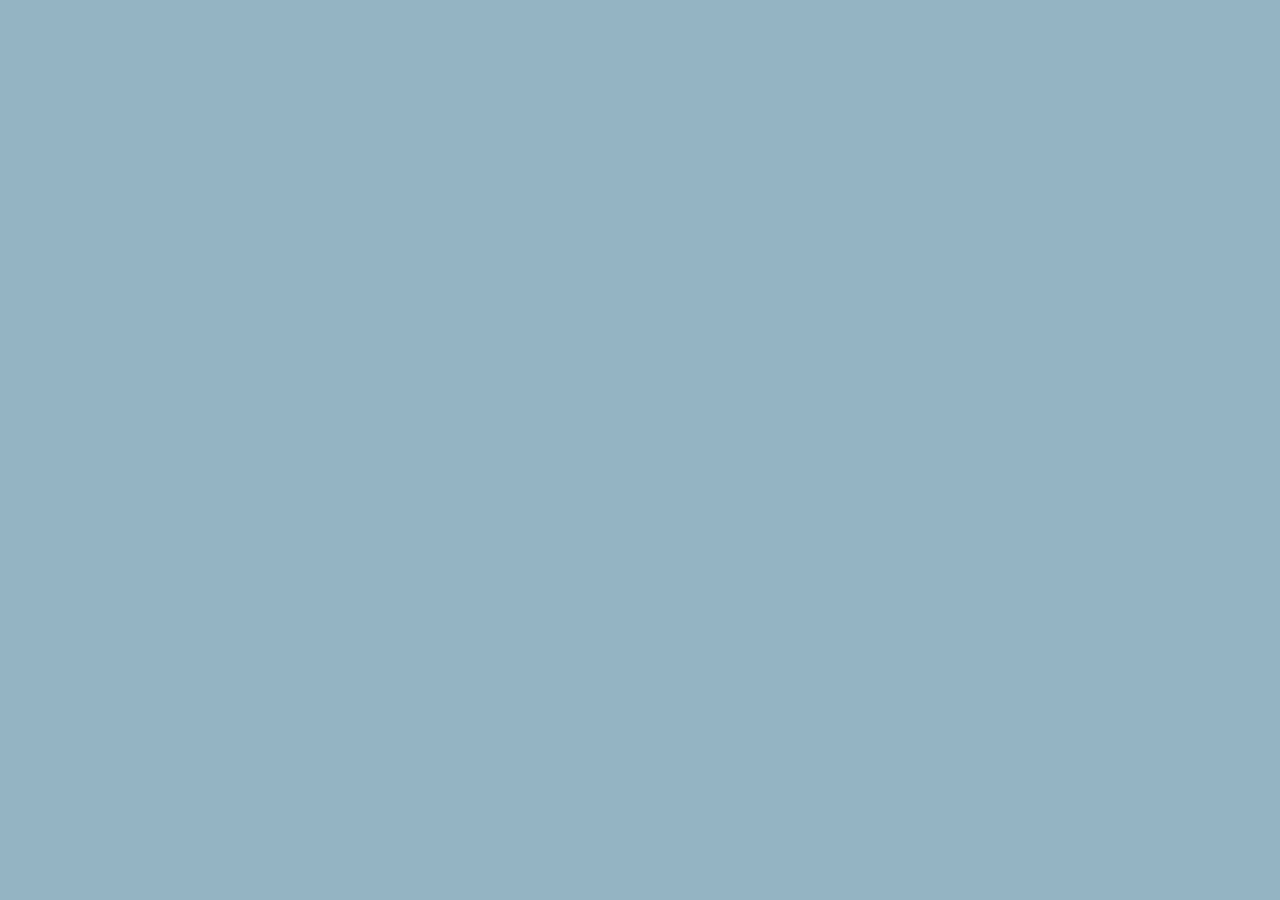
==== gallery.html @ 4d8d7b59 "Start to add lightgallery" ====
<!DOCTYPE html>
<html lang="en">
<head>
    <meta charset="UTF-8">
    <meta name="viewport" content="width=device-width, initial-scale=1.0">
    <title>Vuurens Design Build</title>
    <link rel="stylesheet" href="styles.css">
    <link rel="apple-touch-icon" sizes="180x180" href="apple-touch-icon.png">
    <link rel="icon" type="image/png" sizes="32x32" href="favicon-32x32.png">
    <link rel="icon" type="image/png" sizes="16x16" href="favicon-16x16.png">
    <link rel="preconnect" href="https://fonts.googleapis.com">
    <link rel="preconnect" href="https://fonts.gstatic.com" crossorigin>
    <script src="/lightgallery/picturefill.min.js"></script>
    <link href="https://fonts.googleapis.com/css2?family=DM+Serif+Display:ital@0;1&display=swap" rel="stylesheet">
    <link rel="manifest" href="/site.webmanifest">
    <script src="/images/images-list.js"></script>
</head>
<body>
    <div class="demo-gallery"></div>
    <script src="https://ajax.googleapis.com/ajax/libs/jquery/3.3.1/jquery.min.js"></script>
    <script src="/gallery.js"></script>
    <script src="/lightgallery/picturefill.min.js"></script>
    <script src="/lightgallery/lightgallery.js"></script>
    <script src="/lightgallery/lg-paper.js"></script>
    <script src="/lightgallery/lg-autoplay.js"></script>
    <script src="/lightgallery/lg-fullscreen.js"></script>
    <script src="/lightgallery/lg-zoom.js"></script>
    <script src="/lightgallery/lg-hash.js"></script>
    <script src="/lightgallery/lg-share.js"></script>
    <script>
        lightGallery(document.getElementById('lightgallery'));
    </script>
    <script src="https://cdnjs.cloudflare.com/ajax/libs/popper.js/1.14.3/umd/popper.min.js" integrity="sha384-ZMP7rVo3mIykV+2+9J3UJ46jBk0WLaUAdn689aCwoqbBJiSnjAK/l8WvCWPIPm49" crossorigin="anonymous"></script>
    <script src="https://stackpath.bootstrapcdn.com/bootstrap/4.1.3/js/bootstrap.min.js" integrity="sha384-ChfqqxuZUCnJSK3+MXmPNIyE6ZbWh2IMqE241rYiqJxyMiZ6OW/JmZQ5stwEULTy" crossorigin="anonymous"></script>
    <script src="/object-watch.js"></script>
</body>
</html>
---- styles.css ----
:root {
    /* Color Palette */
    --main-blue: #336EB1;
    --black: #000000;
    --white: #FFFFFF;
    --dark-blue: #23417A;
    --darker-blue: #131342;
    --blue-gray: #526586;
    --light-blue: #94B3C2;
}

.navbar {
    position: sticky;
    top: 0;
    box-shadow: 0 1px 8px var(--black);
    z-index: 9;
}

nav {
    background-color: var(--main-blue);
}

body {
    background-color: var(--light-blue);
    color: var(--darker-blue);
    font-family: "DM Serif Display", serif;
    font-weight: 400;
    font-size: 1.3rem;
}

ul {
    li {
        .nav-link {
            color: var(--white);
            font-size: 1.75rem;
            margin-right: 2rem;
        }
        
        .active {
            color: var(--darker-blue) !important;
            text-decoration: underline;
        }
    }
}

.card {
    background-color: var(--light-blue);
    /* color: var(--darker-blue); */
    padding: 0.75rem 5rem;
    border: none;
    border-bottom: 2px solid var(--dark-blue);
    border-radius: 0;
    h1 {
        text-align: center;
        font-size: 2.25rem;
        color: var(--darker-blue);
    }

    padding-top: 100px;
    margin-top: -100px;
    -webkit-background-clip: content-box;
    background-clip: content-box;
}

footer {
    background-color: var(--main-blue);
    width: 100%;
}

ul#offered-services li {
    list-style-type: none;
}
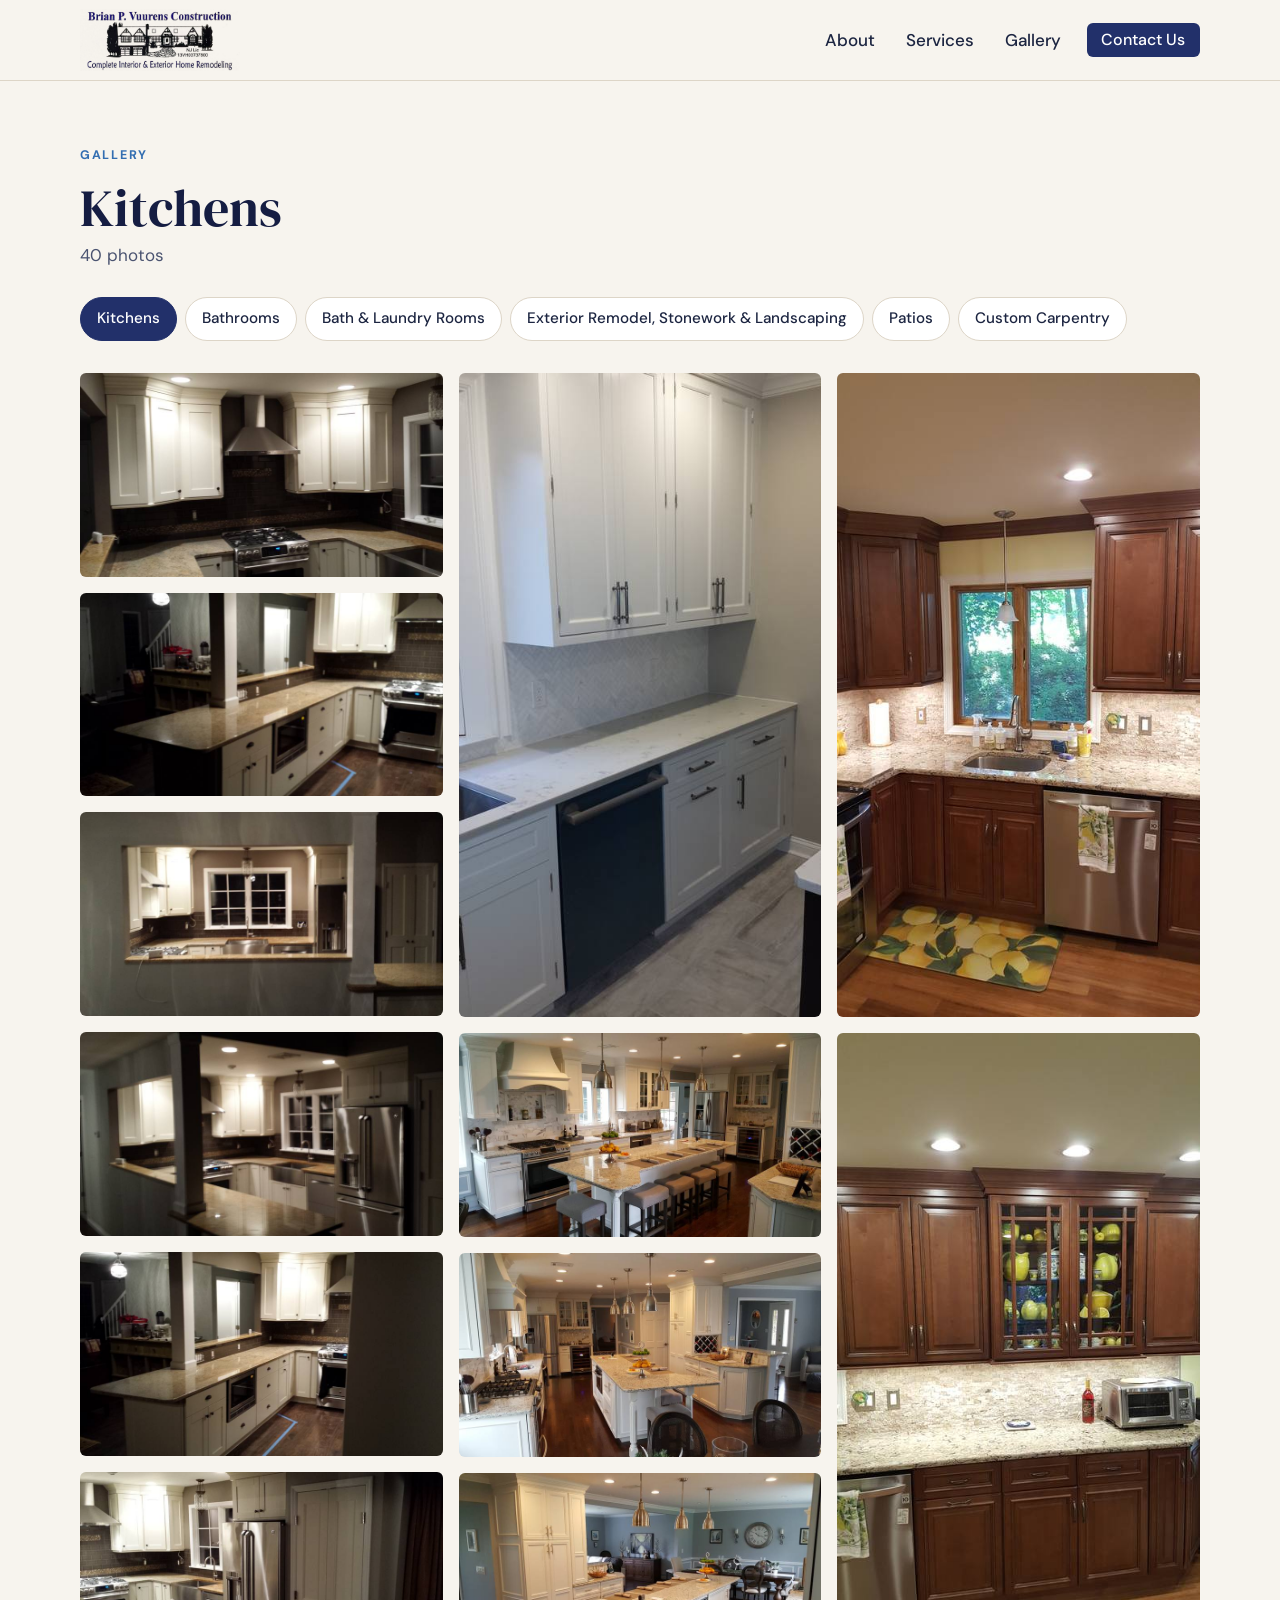
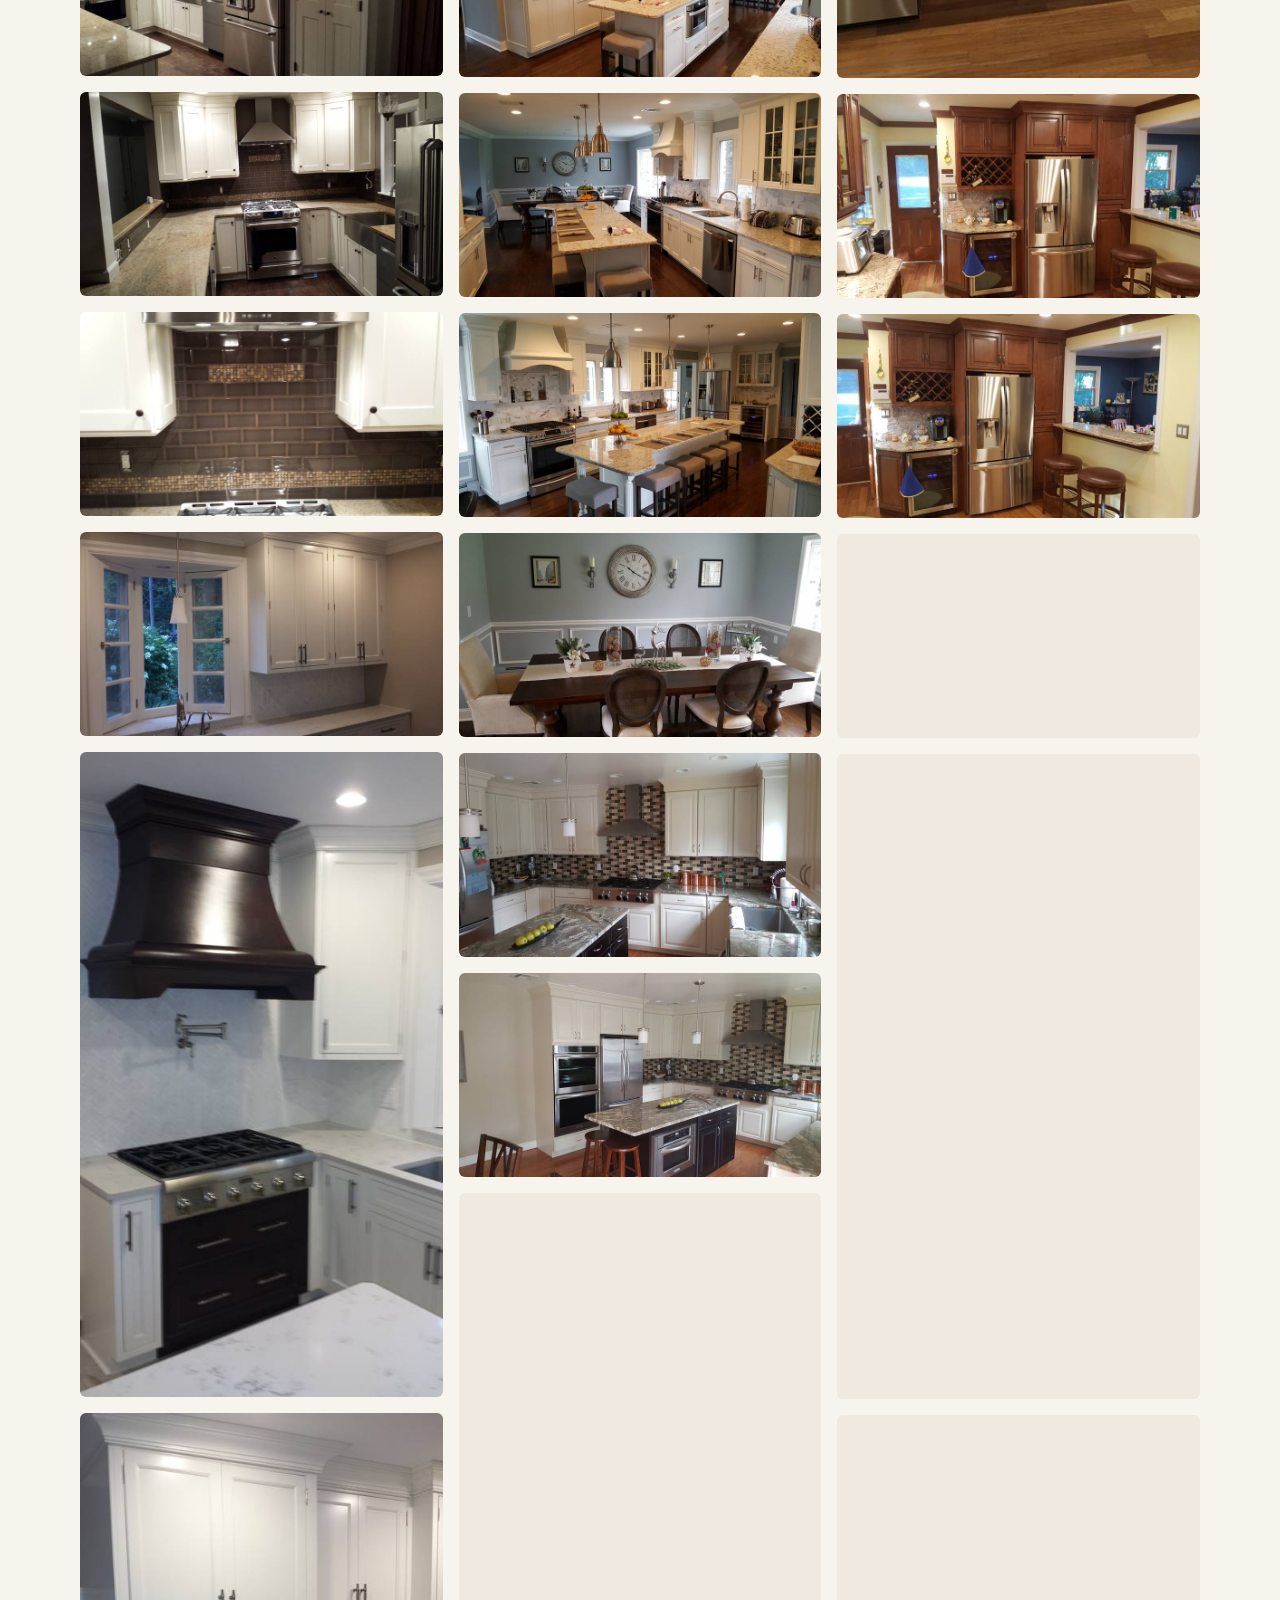
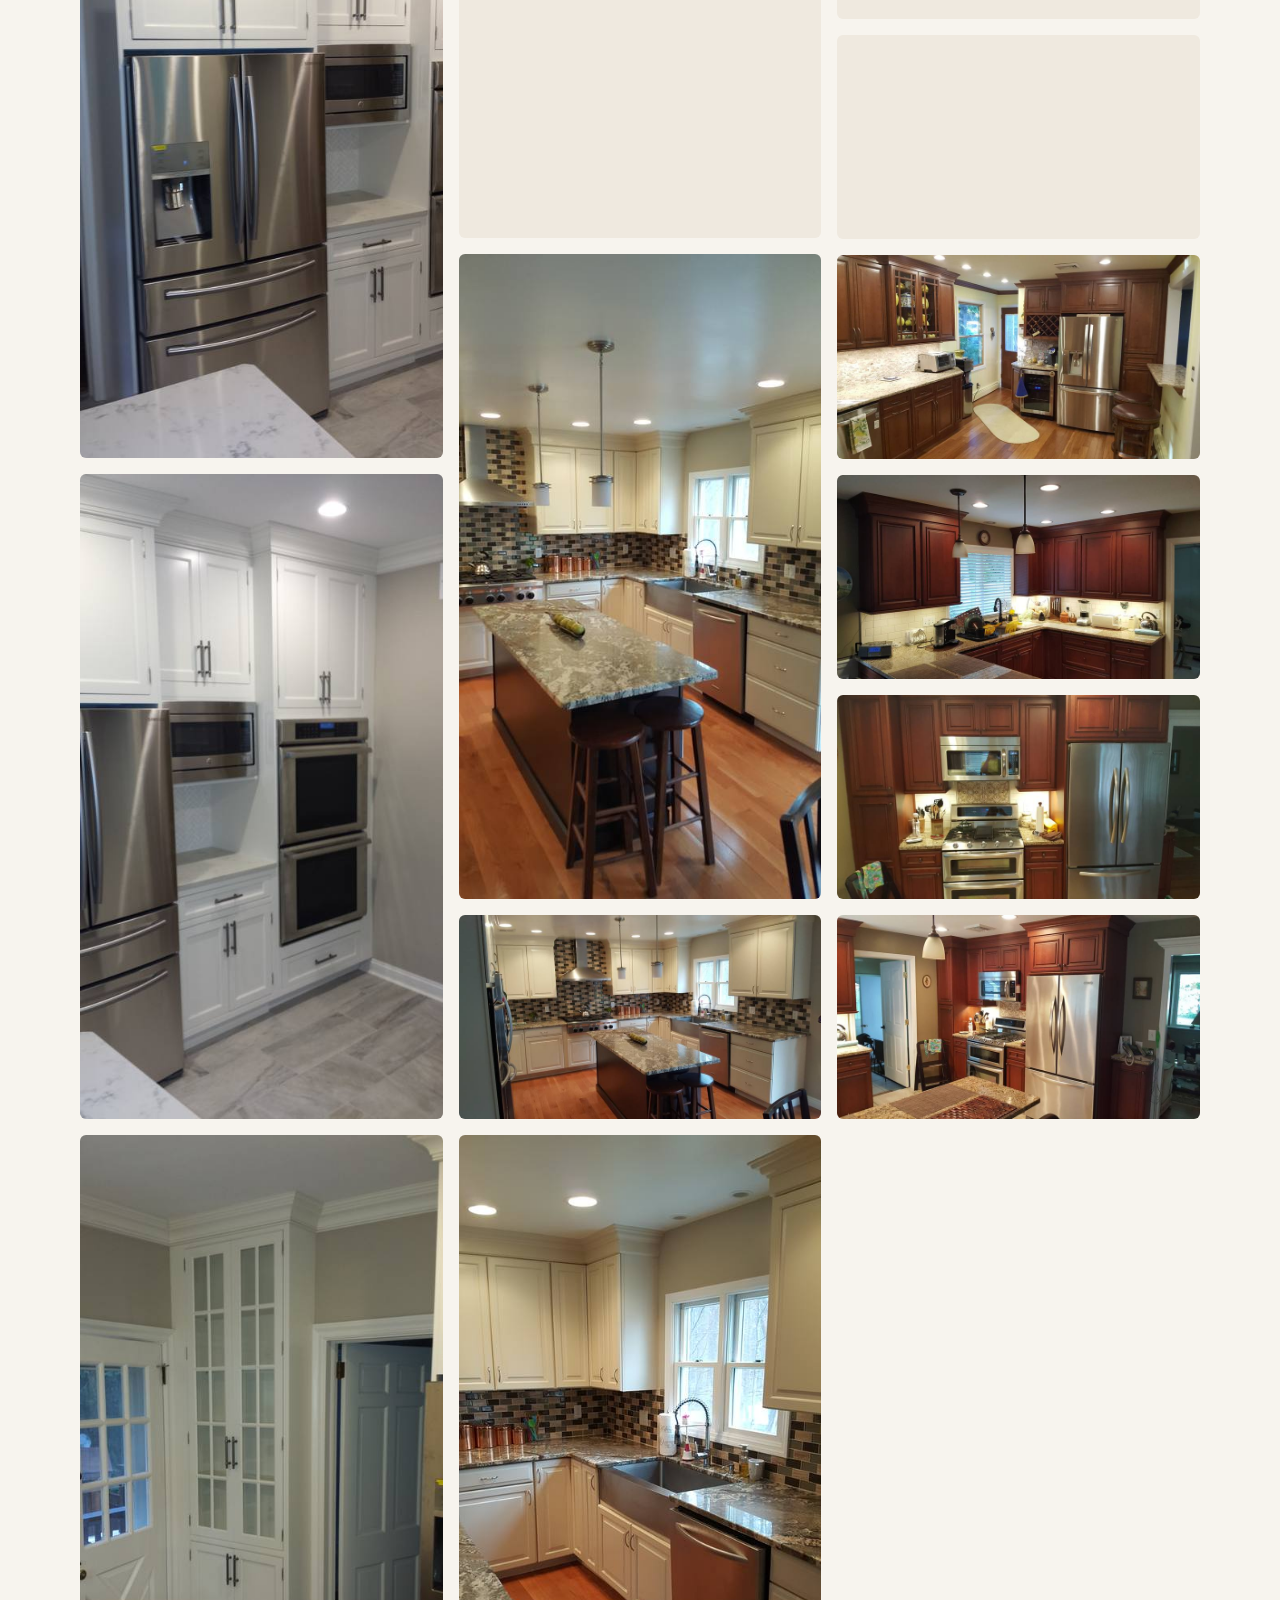
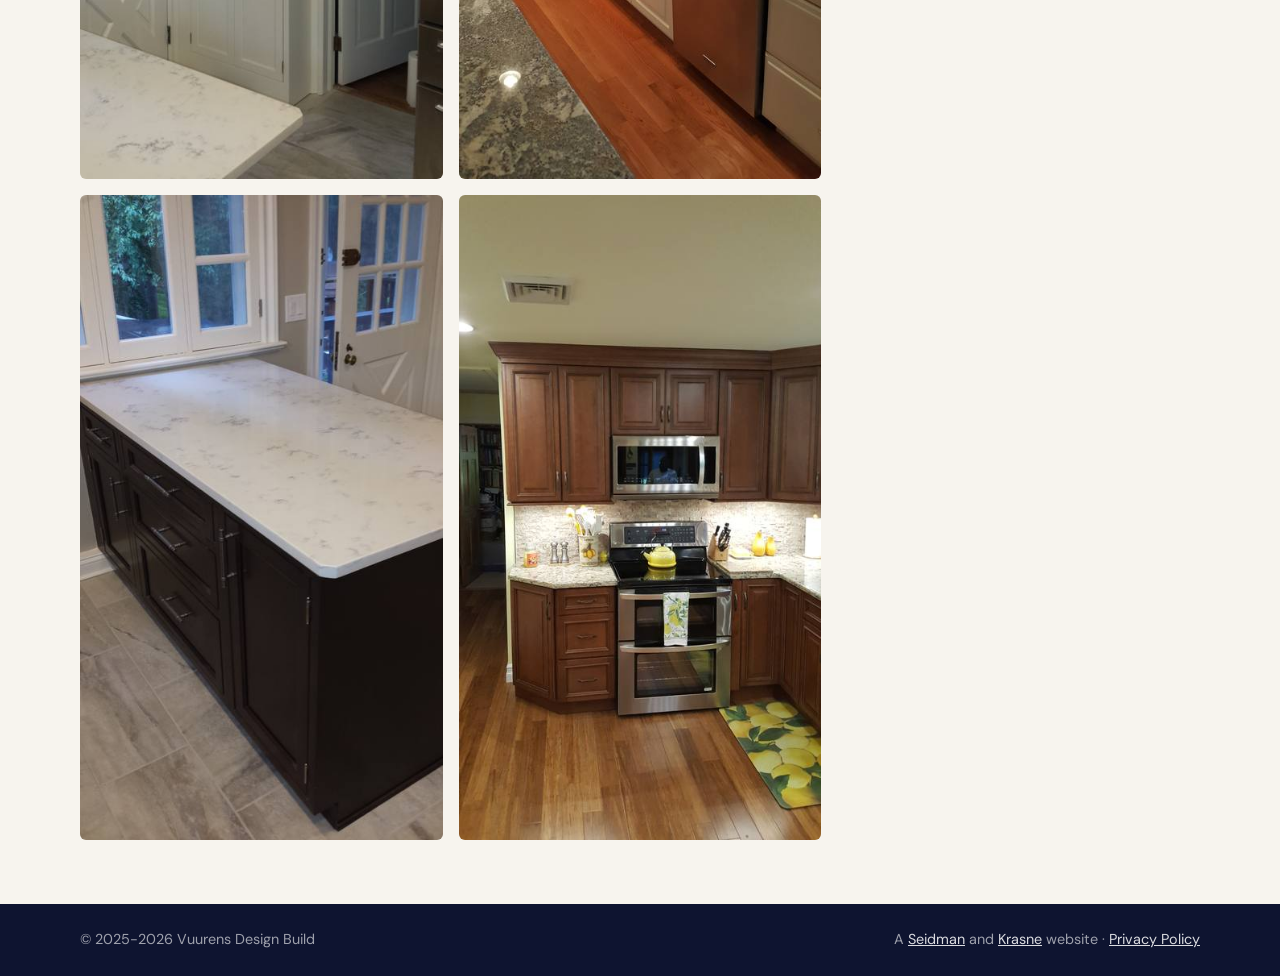
==== commit e6db2d7a: "Finish site" ====
--- a/gallery.html
+++ b/gallery.html
@@ -1,37 +1,77 @@
 <!DOCTYPE html>
 <html lang="en">
 <head>
-    <meta charset="UTF-8">
-    <meta name="viewport" content="width=device-width, initial-scale=1.0">
-    <title>Vuurens Design Build</title>
-    <link rel="stylesheet" href="styles.css">
-    <link rel="apple-touch-icon" sizes="180x180" href="apple-touch-icon.png">
-    <link rel="icon" type="image/png" sizes="32x32" href="favicon-32x32.png">
-    <link rel="icon" type="image/png" sizes="16x16" href="favicon-16x16.png">
-    <link rel="preconnect" href="https://fonts.googleapis.com">
-    <link rel="preconnect" href="https://fonts.gstatic.com" crossorigin>
-    <script src="/lightgallery/picturefill.min.js"></script>
-    <link href="https://fonts.googleapis.com/css2?family=DM+Serif+Display:ital@0;1&display=swap" rel="stylesheet">
-    <link rel="manifest" href="/site.webmanifest">
-    <script src="/images/images-list.js"></script>
+  <meta charset="UTF-8">
+  <meta name="viewport" content="width=device-width, initial-scale=1.0">
+  <title>Gallery | Vuurens Design Build</title>
+  <meta name="theme-color" content="#f7f4ee">
+  <link rel="apple-touch-icon" sizes="180x180" href="/apple-touch-icon.png">
+  <link rel="icon" type="image/png" sizes="32x32" href="/favicon-32x32.png">
+  <link rel="icon" type="image/png" sizes="16x16" href="/favicon-16x16.png">
+  <link rel="manifest" href="/site.webmanifest">
+  <link rel="preconnect" href="https://fonts.googleapis.com">
+  <link rel="preconnect" href="https://fonts.gstatic.com" crossorigin>
+  <link href="https://fonts.googleapis.com/css2?family=DM+Sans:opsz,wght@9..40,400;9..40,500;9..40,600;9..40,700&family=DM+Serif+Display&display=swap" rel="stylesheet">
+  <link rel="stylesheet" href="styles.css">
 </head>
 <body>
-    <div class="demo-gallery"></div>
-    <script src="https://ajax.googleapis.com/ajax/libs/jquery/3.3.1/jquery.min.js"></script>
-    <script src="/gallery.js"></script>
-    <script src="/lightgallery/picturefill.min.js"></script>
-    <script src="/lightgallery/lightgallery.js"></script>
-    <script src="/lightgallery/lg-paper.js"></script>
-    <script src="/lightgallery/lg-autoplay.js"></script>
-    <script src="/lightgallery/lg-fullscreen.js"></script>
-    <script src="/lightgallery/lg-zoom.js"></script>
-    <script src="/lightgallery/lg-hash.js"></script>
-    <script src="/lightgallery/lg-share.js"></script>
-    <script>
-        lightGallery(document.getElementById('lightgallery'));
-    </script>
-    <script src="https://cdnjs.cloudflare.com/ajax/libs/popper.js/1.14.3/umd/popper.min.js" integrity="sha384-ZMP7rVo3mIykV+2+9J3UJ46jBk0WLaUAdn689aCwoqbBJiSnjAK/l8WvCWPIPm49" crossorigin="anonymous"></script>
-    <script src="https://stackpath.bootstrapcdn.com/bootstrap/4.1.3/js/bootstrap.min.js" integrity="sha384-ChfqqxuZUCnJSK3+MXmPNIyE6ZbWh2IMqE241rYiqJxyMiZ6OW/JmZQ5stwEULTy" crossorigin="anonymous"></script>
-    <script src="/object-watch.js"></script>
+  <header class="site-header">
+    <div class="wrap">
+      <a class="brand" href="index.html" aria-label="Brian P. Vuurens Construction, home">
+        <img src="logo.png" alt="Brian P. Vuurens Construction" width="1696" height="656">
+      </a>
+      <button class="nav-toggle" type="button" aria-label="Menu" aria-expanded="false" aria-controls="site-nav">
+        <svg class="icon-open" viewBox="0 0 24 24" fill="none" stroke="currentColor" stroke-width="2" stroke-linecap="round"><path d="M4 7h16M4 12h16M4 17h16"/></svg>
+        <svg class="icon-close" viewBox="0 0 24 24" fill="none" stroke="currentColor" stroke-width="2" stroke-linecap="round"><path d="M6 6l12 12M18 6L6 18"/></svg>
+      </button>
+      <nav class="site-nav" id="site-nav">
+        <ul>
+          <li><a href="index.html#about">About</a></li>
+          <li><a href="index.html#services">Services</a></li>
+          <li><a href="index.html#gallery">Gallery</a></li>
+          <li><a class="btn btn-primary" href="index.html#contact">Contact Us</a></li>
+        </ul>
+      </nav>
+    </div>
+  </header>
+
+  <main class="wrap">
+    <div class="page-head">
+      <span class="eyebrow">Gallery</span>
+      <h1 id="gallery-title">Our work</h1>
+      <p id="gallery-count"></p>
+    </div>
+    <nav class="tabs" id="gallery-tabs" aria-label="Gallery categories"></nav>
+    <div class="photo-grid" id="photo-grid"></div>
+  </main>
+
+  <div class="lightbox" id="lightbox" role="dialog" aria-modal="true" aria-label="Photo viewer" hidden>
+    <div class="lb-spinner" aria-hidden="true"></div>
+    <img alt="">
+    <div class="lb-bar">
+      <span class="lb-count" aria-live="polite"></span>
+      <button class="lb-btn lb-close" type="button" aria-label="Close">
+        <svg viewBox="0 0 24 24" fill="none" stroke="currentColor" stroke-width="2" stroke-linecap="round"><path d="M6 6l12 12M18 6L6 18"/></svg>
+      </button>
+    </div>
+    <button class="lb-btn lb-prev" type="button" aria-label="Previous photo">
+      <svg viewBox="0 0 24 24" fill="none" stroke="currentColor" stroke-width="2" stroke-linecap="round" stroke-linejoin="round"><path d="M15 5l-7 7 7 7"/></svg>
+    </button>
+    <button class="lb-btn lb-next" type="button" aria-label="Next photo">
+      <svg viewBox="0 0 24 24" fill="none" stroke="currentColor" stroke-width="2" stroke-linecap="round" stroke-linejoin="round"><path d="M9 5l7 7-7 7"/></svg>
+    </button>
+  </div>
+
+  <footer class="site-footer">
+    <div class="wrap">
+      <span>&copy; 2025-2026 Vuurens Design Build</span>
+      <span>A <a href="https://seidman-ad.am/" target="_blank" rel="noopener">Seidman</a> and <a href="https://zachkrasne.com/" target="_blank" rel="noopener">Krasne</a> website &middot; <a href="privacy.html">Privacy Policy</a></span>
+    </div>
+  </footer>
+
+  <script src="images/images-list.js"></script>
+  <script src="images/web/sizes.js"></script>
+  <script src="site.js"></script>
+  <script src="gallery.js"></script>
 </body>
-</html>+</html>
--- a/styles.css
+++ b/styles.css
@@ -1,72 +1,496 @@
 :root {
-    /* Color Palette */
-    --main-blue: #336EB1;
-    --black: #000000;
-    --white: #FFFFFF;
-    --dark-blue: #23417A;
-    --darker-blue: #131342;
-    --blue-gray: #526586;
-    --light-blue: #94B3C2;
-}
-
-.navbar {
+    --ink: #1c2541;
+    --ink-soft: #4a5370;
+    --navy: #22306a;
+    --navy-deep: #151d42;
+    --accent: #336eb1;
+    --paper: #f7f4ee;
+    --paper-2: #efe9df;
+    --white: #ffffff;
+    --line: #ddd5c7;
+
+    --serif: "DM Serif Display", Georgia, "Times New Roman", serif;
+    --sans: "DM Sans", system-ui, -apple-system, "Segoe UI", Roboto, sans-serif;
+
+    --wrap: 1160px;
+    --header-h: 80px;
+    --radius: 6px;
+}
+
+*, *::before, *::after { box-sizing: border-box; }
+
+html { scroll-behavior: smooth; scroll-padding-top: calc(var(--header-h) + 12px); }
+
+body {
+    margin: 0;
+    background: var(--paper);
+    color: var(--ink);
+    font-family: var(--sans);
+    font-size: 1.0625rem;
+    line-height: 1.65;
+    -webkit-font-smoothing: antialiased;
+}
+
+img { max-width: 100%; display: block; }
+
+a { color: var(--accent); }
+
+h1, h2, h3 {
+    font-family: var(--serif);
+    font-weight: 400;
+    line-height: 1.15;
+    margin: 0 0 0.5em;
+    color: var(--navy-deep);
+}
+
+.wrap {
+    width: 100%;
+    max-width: var(--wrap);
+    margin: 0 auto;
+    padding: 0 1.25rem;
+}
+
+.eyebrow {
+    display: block;
+    font-size: 0.78rem;
+    font-weight: 700;
+    letter-spacing: 0.14em;
+    text-transform: uppercase;
+    color: var(--accent);
+    margin-bottom: 0.75rem;
+}
+
+.btn {
+    display: inline-flex;
+    align-items: center;
+    gap: 0.5em;
+    padding: 0.8em 1.4em;
+    border-radius: var(--radius);
+    border: 1.5px solid transparent;
+    font: 600 1rem/1 var(--sans);
+    text-decoration: none;
+    cursor: pointer;
+    transition: background-color 0.15s, color 0.15s, border-color 0.15s;
+}
+.btn-primary { background: var(--navy); color: var(--white); }
+.btn-primary:hover { background: var(--navy-deep); }
+.btn-light { background: var(--white); color: var(--navy-deep); }
+.btn-light:hover { background: var(--paper-2); }
+.btn-ghost { border-color: rgba(255, 255, 255, 0.7); color: var(--white); }
+.btn-ghost:hover { background: rgba(255, 255, 255, 0.12); }
+
+/* ---------- Header ---------- */
+
+.site-header {
     position: sticky;
     top: 0;
-    box-shadow: 0 1px 8px var(--black);
-    z-index: 9;
-}
-
-nav {
-    background-color: var(--main-blue);
-}
-
-body {
-    background-color: var(--light-blue);
-    color: var(--darker-blue);
-    font-family: "DM Serif Display", serif;
+    z-index: 50;
+    background: rgba(247, 244, 238, 0.96);
+    backdrop-filter: saturate(1.2) blur(8px);
+    border-bottom: 1px solid var(--line);
+}
+.site-header .wrap {
+    height: var(--header-h);
+    display: flex;
+    align-items: center;
+    justify-content: space-between;
+    gap: 1rem;
+}
+.brand img {
+    height: 62px;
+    width: auto;
+    /* The logo is a scan on off-white paper; multiply drops the paper into the header. */
+    mix-blend-mode: multiply;
+}
+.site-nav ul {
+    list-style: none;
+    margin: 0;
+    padding: 0;
+    display: flex;
+    align-items: center;
+    gap: 0.25rem;
+}
+.site-nav a {
+    display: block;
+    padding: 0.5rem 0.85rem;
+    color: var(--ink);
+    text-decoration: none;
+    font-weight: 500;
+    border-radius: var(--radius);
+}
+.site-nav a:hover { background: var(--paper-2); }
+.site-nav a.btn { margin-left: 0.5rem; color: var(--white); }
+.site-nav a.btn:hover { background: var(--navy-deep); }
+
+.nav-toggle {
+    display: none;
+    width: 44px;
+    height: 44px;
+    border: 0;
+    background: transparent;
+    border-radius: var(--radius);
+    cursor: pointer;
+    color: var(--ink);
+}
+.nav-toggle svg { width: 26px; height: 26px; }
+.nav-toggle .icon-close { display: none; }
+.site-header.open .nav-toggle .icon-open { display: none; }
+.site-header.open .nav-toggle .icon-close { display: block; }
+
+@media (max-width: 820px) {
+    :root { --header-h: 64px; }
+    .brand img { height: 44px; }
+    .nav-toggle { display: inline-flex; align-items: center; justify-content: center; }
+    .site-nav {
+        position: absolute;
+        top: 100%;
+        left: 0;
+        right: 0;
+        background: var(--paper);
+        border-bottom: 1px solid var(--line);
+        box-shadow: 0 12px 24px rgba(21, 29, 66, 0.12);
+        display: none;
+    }
+    .site-header.open .site-nav { display: block; }
+    .site-nav ul { flex-direction: column; align-items: stretch; padding: 0.5rem 1.25rem 1rem; }
+    .site-nav a { padding: 0.85rem 0.25rem; font-size: 1.1rem; border-bottom: 1px solid var(--line); border-radius: 0; }
+    .site-nav a.btn { margin: 0.75rem 0 0; justify-content: center; border-bottom: 0; border-radius: var(--radius); }
+}
+
+/* ---------- Hero ---------- */
+
+.hero {
+    position: relative;
+    min-height: min(78vh, 720px);
+    display: flex;
+    align-items: flex-end;
+    color: var(--white);
+    background: var(--navy-deep) center / cover no-repeat;
+    background-image: url("images/web/large/kitchens/20161207_102041.jpg");
+}
+.hero::before {
+    content: "";
+    position: absolute;
+    inset: 0;
+    background:
+        linear-gradient(90deg, rgba(12, 16, 38, 0.55) 0%, rgba(12, 16, 38, 0) 70%),
+        linear-gradient(180deg, rgba(21, 29, 66, 0.15) 0%, rgba(21, 29, 66, 0.55) 45%, rgba(12, 16, 38, 0.9) 100%);
+}
+.hero .wrap { position: relative; padding-top: 6rem; padding-bottom: 4rem; }
+.hero h1 {
+    color: var(--white);
+    font-size: clamp(2.4rem, 6vw, 4.25rem);
+    max-width: 14ch;
+    margin-bottom: 1rem;
+}
+.hero p {
+    font-size: clamp(1.05rem, 2vw, 1.25rem);
+    max-width: 38rem;
+    margin: 0 0 2rem;
+    color: rgba(255, 255, 255, 0.9);
+}
+.hero .eyebrow { color: #b9cdf0; }
+.hero-actions { display: flex; flex-wrap: wrap; gap: 0.75rem; }
+
+/* ---------- Sections ---------- */
+
+.section { padding: clamp(3.5rem, 8vw, 6rem) 0; }
+.section-alt { background: var(--white); }
+.section-head { max-width: 40rem; margin-bottom: 2.5rem; }
+.section-head h2, .about-grid h2 { font-size: clamp(2rem, 4vw, 2.75rem); }
+.section-head p { color: var(--ink-soft); margin: 0; }
+
+/* About */
+.about-grid {
+    display: grid;
+    grid-template-columns: 1.1fr 0.9fr;
+    gap: clamp(2rem, 5vw, 4rem);
+    align-items: center;
+}
+.about-grid p { color: var(--ink-soft); margin: 0 0 1.25rem; }
+.about-photo {
+    border-radius: var(--radius);
+    overflow: hidden;
+    aspect-ratio: 4 / 5;
+    background: var(--paper-2);
+}
+.about-photo img { width: 100%; height: 100%; object-fit: cover; }
+
+.facts {
+    display: grid;
+    grid-template-columns: repeat(3, 1fr);
+    gap: 1rem;
+    margin: 2rem 0;
+    padding: 1.5rem 0;
+    border-top: 1px solid var(--line);
+    border-bottom: 1px solid var(--line);
+}
+.facts strong {
+    display: block;
+    font-family: var(--serif);
     font-weight: 400;
+    font-size: 1.9rem;
+    line-height: 1.1;
+    color: var(--navy);
+}
+.facts span { display: block; font-size: 0.9rem; line-height: 1.35; color: var(--ink-soft); }
+
+.certs h3 { font-family: var(--sans); font-size: 0.95rem; font-weight: 700; color: var(--ink); margin-bottom: 0.5rem; }
+.certs ul { margin: 0; padding-left: 1.1rem; color: var(--ink-soft); }
+.certs li { margin-bottom: 0.2rem; }
+
+@media (max-width: 820px) {
+    .about-grid { grid-template-columns: 1fr; }
+    .about-photo { aspect-ratio: 4 / 3; order: -1; }
+}
+@media (max-width: 420px) {
+    .facts strong { font-size: 1.5rem; }
+}
+
+/* Services */
+.services {
+    list-style: none;
+    margin: 0;
+    padding: 0;
+    display: grid;
+    grid-template-columns: repeat(3, 1fr);
+    gap: 1px;
+    background: var(--line);
+    border: 1px solid var(--line);
+    border-radius: var(--radius);
+    overflow: hidden;
+}
+.services li {
+    background: var(--white);
+    padding: 1.5rem 1.5rem 1.6rem;
+    display: flex;
+    gap: 1rem;
+    align-items: baseline;
+    font-family: var(--serif);
     font-size: 1.3rem;
-}
-
-ul {
-    li {
-        .nav-link {
-            color: var(--white);
-            font-size: 1.75rem;
-            margin-right: 2rem;
-        }
-        
-        .active {
-            color: var(--darker-blue) !important;
-            text-decoration: underline;
-        }
-    }
-}
-
-.card {
-    background-color: var(--light-blue);
-    /* color: var(--darker-blue); */
-    padding: 0.75rem 5rem;
-    border: none;
-    border-bottom: 2px solid var(--dark-blue);
-    border-radius: 0;
-    h1 {
-        text-align: center;
-        font-size: 2.25rem;
-        color: var(--darker-blue);
-    }
-
-    padding-top: 100px;
-    margin-top: -100px;
-    -webkit-background-clip: content-box;
-    background-clip: content-box;
-}
-
-footer {
-    background-color: var(--main-blue);
+    line-height: 1.25;
+    color: var(--navy-deep);
+}
+.services li::before {
+    content: counter(svc, decimal-leading-zero);
+    counter-increment: svc;
+    font-family: var(--sans);
+    font-size: 0.8rem;
+    font-weight: 700;
+    color: var(--accent);
+    letter-spacing: 0.05em;
+}
+.services { counter-reset: svc; }
+@media (max-width: 900px) { .services { grid-template-columns: repeat(2, 1fr); } }
+@media (max-width: 560px) {
+    .services { grid-template-columns: 1fr; }
+    .services li { padding: 1.1rem 1.25rem; font-size: 1.2rem; }
+}
+
+/* Gallery categories */
+.categories {
+    display: grid;
+    grid-template-columns: repeat(auto-fill, minmax(300px, 1fr));
+    gap: 1.25rem;
+}
+.category {
+    position: relative;
+    display: block;
+    aspect-ratio: 4 / 3;
+    border-radius: var(--radius);
+    overflow: hidden;
+    background: var(--paper-2);
+    color: var(--white);
+    text-decoration: none;
+}
+.category img {
     width: 100%;
-}
-
-ul#offered-services li {
-    list-style-type: none;
-}
+    height: 100%;
+    object-fit: cover;
+    transition: transform 0.5s ease;
+}
+.category::after {
+    content: "";
+    position: absolute;
+    inset: 0;
+    background: linear-gradient(180deg, rgba(12, 16, 38, 0) 40%, rgba(12, 16, 38, 0.85) 100%);
+}
+.category-label {
+    position: absolute;
+    left: 0;
+    right: 0;
+    bottom: 0;
+    z-index: 1;
+    padding: 1.1rem 1.25rem;
+}
+.category-label h3 { color: var(--white); font-size: 1.5rem; margin: 0 0 0.15rem; }
+.category-label span { font-size: 0.9rem; opacity: 0.85; }
+.category:hover img, .category:focus-visible img { transform: scale(1.04); }
+@media (max-width: 380px) {
+    .categories { grid-template-columns: 1fr; }
+}
+
+/* Contact */
+.contact {
+    background: var(--navy-deep);
+    color: rgba(255, 255, 255, 0.85);
+}
+.contact h2 { color: var(--white); font-size: clamp(2rem, 4vw, 2.75rem); }
+.contact .eyebrow { color: #b9cdf0; }
+.contact-inner {
+    display: flex;
+    flex-wrap: wrap;
+    align-items: center;
+    justify-content: space-between;
+    gap: 2rem;
+}
+.contact-inner p { margin: 0; max-width: 34rem; }
+.contact-methods { display: flex; flex-wrap: wrap; gap: 0.75rem; }
+
+/* Footer */
+.site-footer {
+    background: #0e1430;
+    color: rgba(255, 255, 255, 0.6);
+    font-size: 0.9rem;
+    padding: 1.5rem 0;
+}
+.site-footer .wrap {
+    display: flex;
+    flex-wrap: wrap;
+    justify-content: space-between;
+    gap: 0.5rem 1.5rem;
+}
+.site-footer a { color: rgba(255, 255, 255, 0.85); }
+.site-footer a:hover { color: var(--white); }
+
+/* ---------- Gallery page ---------- */
+
+.page-head { padding: clamp(2.5rem, 6vw, 4rem) 0 1.5rem; }
+.page-head h1 { font-size: clamp(2.2rem, 5vw, 3.25rem); margin-bottom: 0.25rem; }
+.page-head p { margin: 0; color: var(--ink-soft); }
+
+.tabs {
+    display: flex;
+    gap: 0.5rem;
+    overflow-x: auto;
+    padding: 0.25rem 1.25rem 1rem;
+    margin: 0 -1.25rem 1rem;
+    scrollbar-width: none;
+}
+.tabs::-webkit-scrollbar { display: none; }
+.tabs a {
+    flex: none;
+    padding: 0.5rem 1rem;
+    border: 1px solid var(--line);
+    border-radius: 999px;
+    background: var(--white);
+    color: var(--ink);
+    font-size: 0.95rem;
+    font-weight: 500;
+    text-decoration: none;
+    white-space: nowrap;
+}
+.tabs a:hover { border-color: var(--ink-soft); }
+.tabs a[aria-current="page"] { background: var(--navy); border-color: var(--navy); color: var(--white); }
+
+.photo-grid {
+    columns: 3 280px;
+    column-gap: 1rem;
+    padding-bottom: 4rem;
+}
+.photo-grid button {
+    display: block;
+    width: 100%;
+    margin: 0 0 1rem;
+    padding: 0;
+    border: 0;
+    border-radius: var(--radius);
+    overflow: hidden;
+    background: var(--paper-2);
+    cursor: zoom-in;
+    break-inside: avoid;
+}
+.photo-grid img {
+    width: 100%;
+    height: auto;
+    transition: opacity 0.2s, transform 0.4s ease;
+}
+.photo-grid button:hover img { transform: scale(1.03); }
+@media (max-width: 600px) {
+    .photo-grid { columns: 2; column-gap: 0.5rem; }
+    .photo-grid button { margin-bottom: 0.5rem; }
+}
+
+/* Lightbox */
+.lightbox {
+    position: fixed;
+    inset: 0;
+    z-index: 100;
+    background: rgba(8, 10, 22, 0.96);
+    display: flex;
+    align-items: center;
+    justify-content: center;
+    touch-action: pinch-zoom;
+}
+.lightbox[hidden], .lb-spinner[hidden] { display: none; }
+.lightbox img { transition: opacity 0.2s; }
+.lightbox img {
+    max-width: calc(100vw - 8rem);
+    max-height: calc(100vh - 7rem);
+    max-height: calc(100dvh - 7rem);
+    object-fit: contain;
+    user-select: none;
+    -webkit-user-drag: none;
+}
+.lb-bar {
+    position: absolute;
+    top: 0;
+    left: 0;
+    right: 0;
+    display: flex;
+    align-items: center;
+    justify-content: space-between;
+    padding: 0.5rem 0.5rem 0.5rem 1.25rem;
+    color: rgba(255, 255, 255, 0.8);
+    font-size: 0.95rem;
+}
+.lb-btn {
+    width: 48px;
+    height: 48px;
+    display: inline-flex;
+    align-items: center;
+    justify-content: center;
+    border: 0;
+    border-radius: 50%;
+    background: transparent;
+    color: var(--white);
+    cursor: pointer;
+}
+.lb-btn:hover { background: rgba(255, 255, 255, 0.12); }
+.lb-btn svg { width: 26px; height: 26px; }
+.lb-prev, .lb-next { position: absolute; top: 50%; transform: translateY(-50%); }
+.lb-prev { left: 1rem; }
+.lb-next { right: 1rem; }
+.lb-spinner {
+    position: absolute;
+    width: 36px;
+    height: 36px;
+    border: 3px solid rgba(255, 255, 255, 0.2);
+    border-top-color: var(--white);
+    border-radius: 50%;
+    animation: spin 0.8s linear infinite;
+}
+@keyframes spin { to { transform: rotate(360deg); } }
+@media (max-width: 700px) {
+    .lightbox img { max-width: 100vw; max-height: calc(100dvh - 9rem); }
+    .lb-prev, .lb-next { top: auto; bottom: 1rem; transform: none; background: rgba(255, 255, 255, 0.1); }
+    .lb-prev { left: calc(50% - 64px); }
+    .lb-next { right: calc(50% - 64px); }
+}
+
+body.no-scroll { overflow: hidden; }
+
+@media (prefers-reduced-motion: reduce) {
+    html { scroll-behavior: auto; }
+    *, *::before, *::after { transition: none !important; animation-duration: 0.01s !important; }
+}
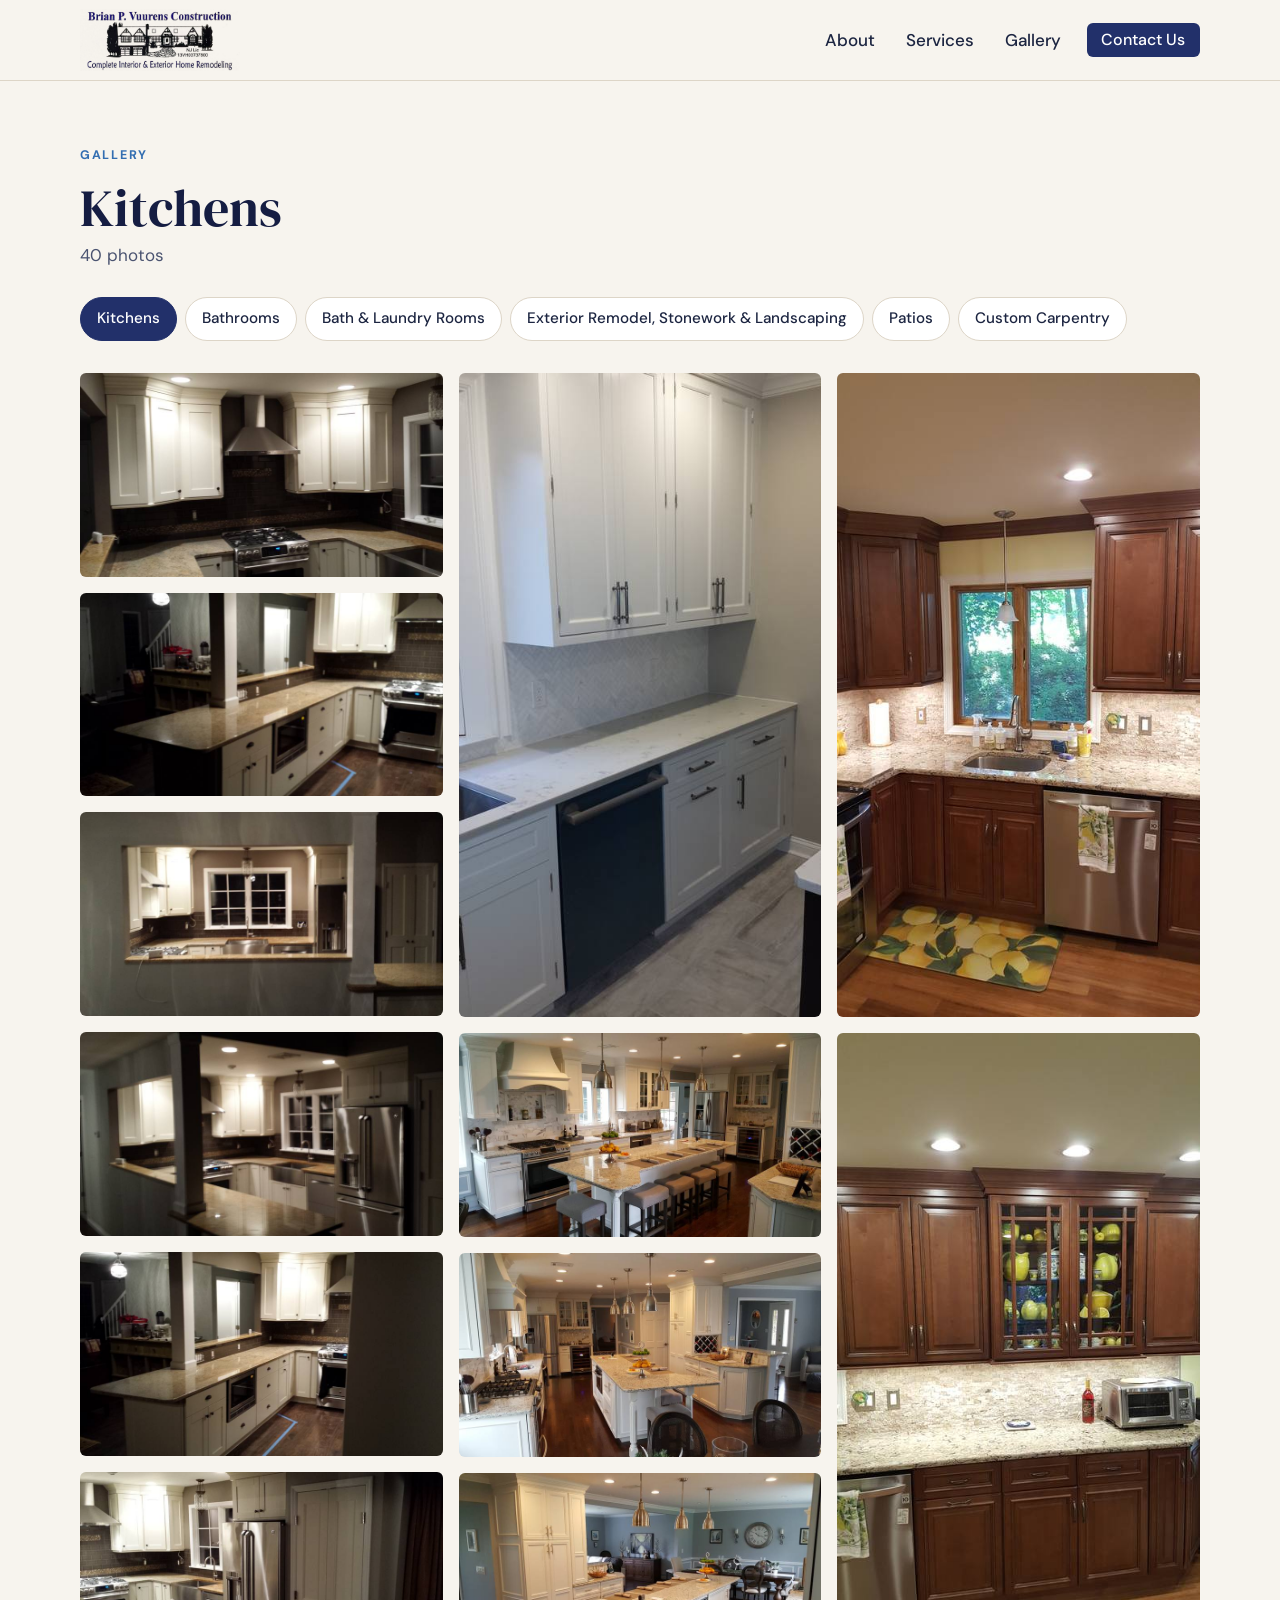
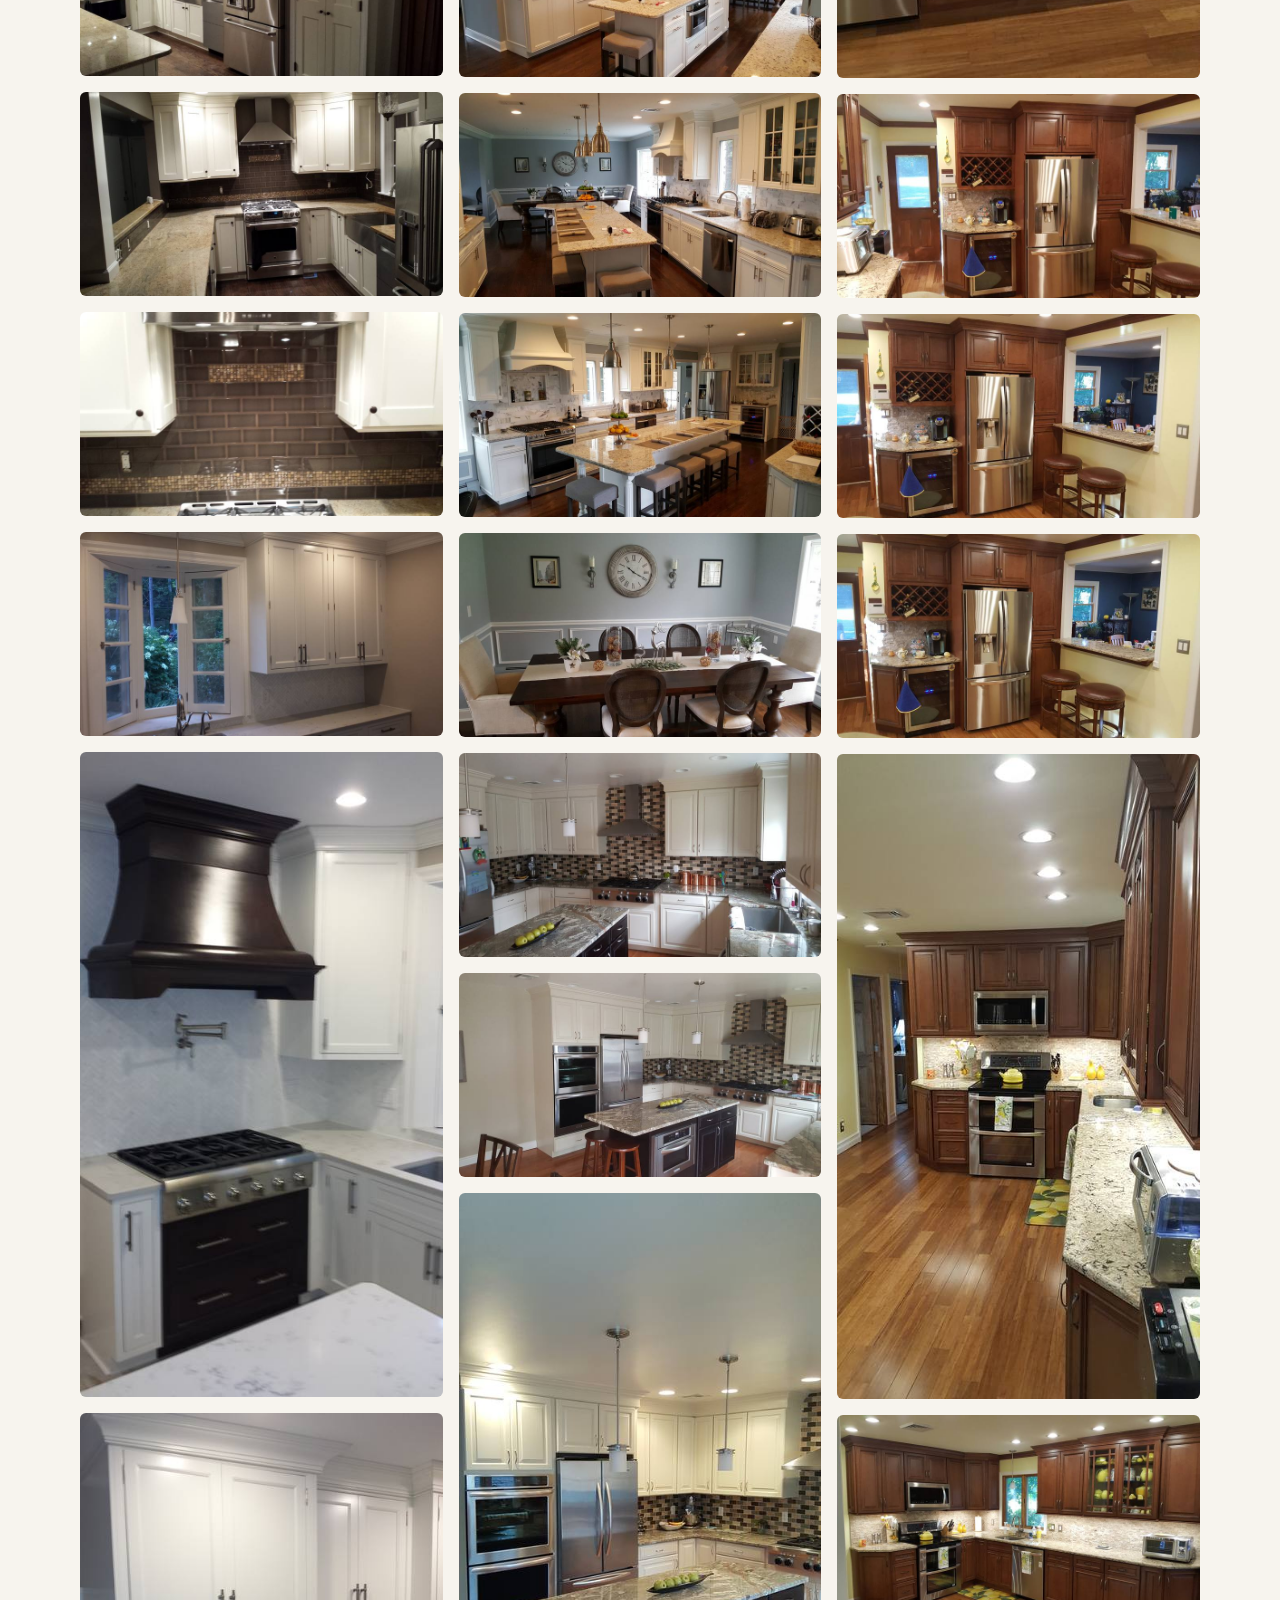
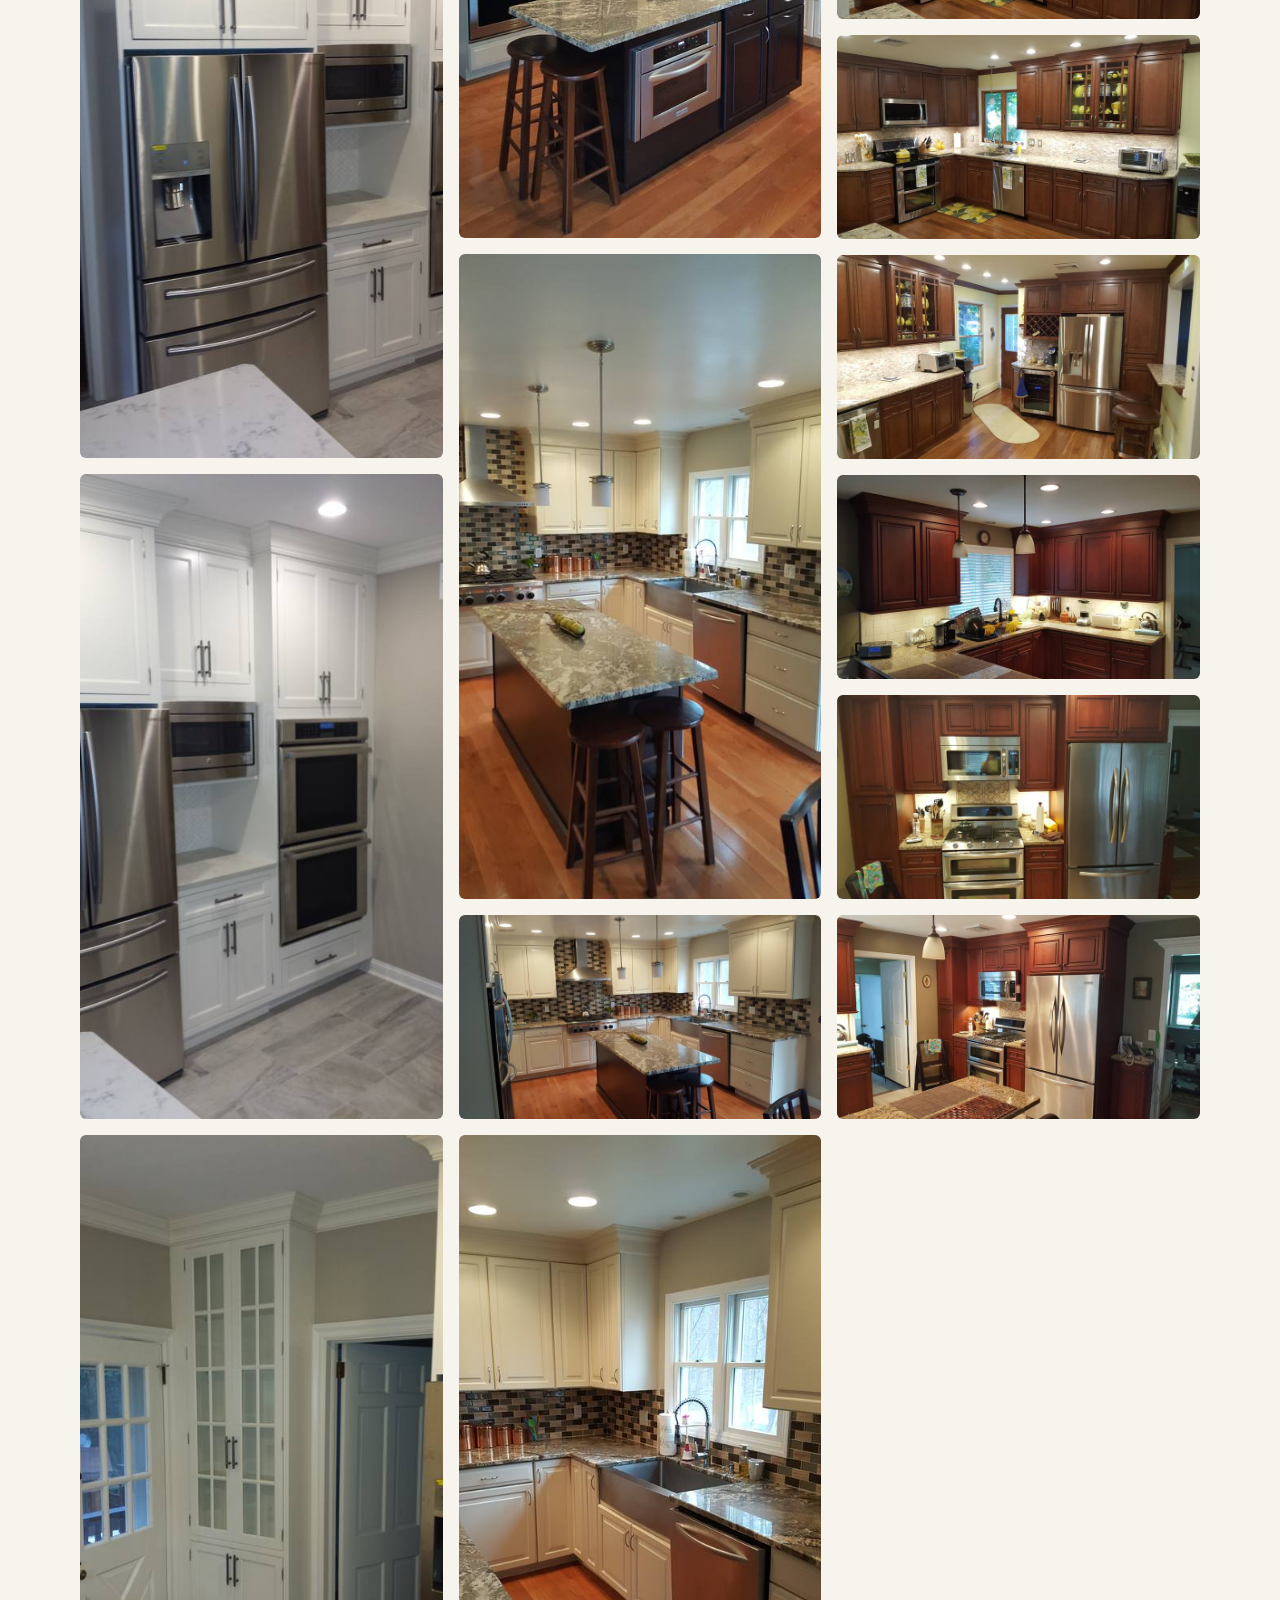
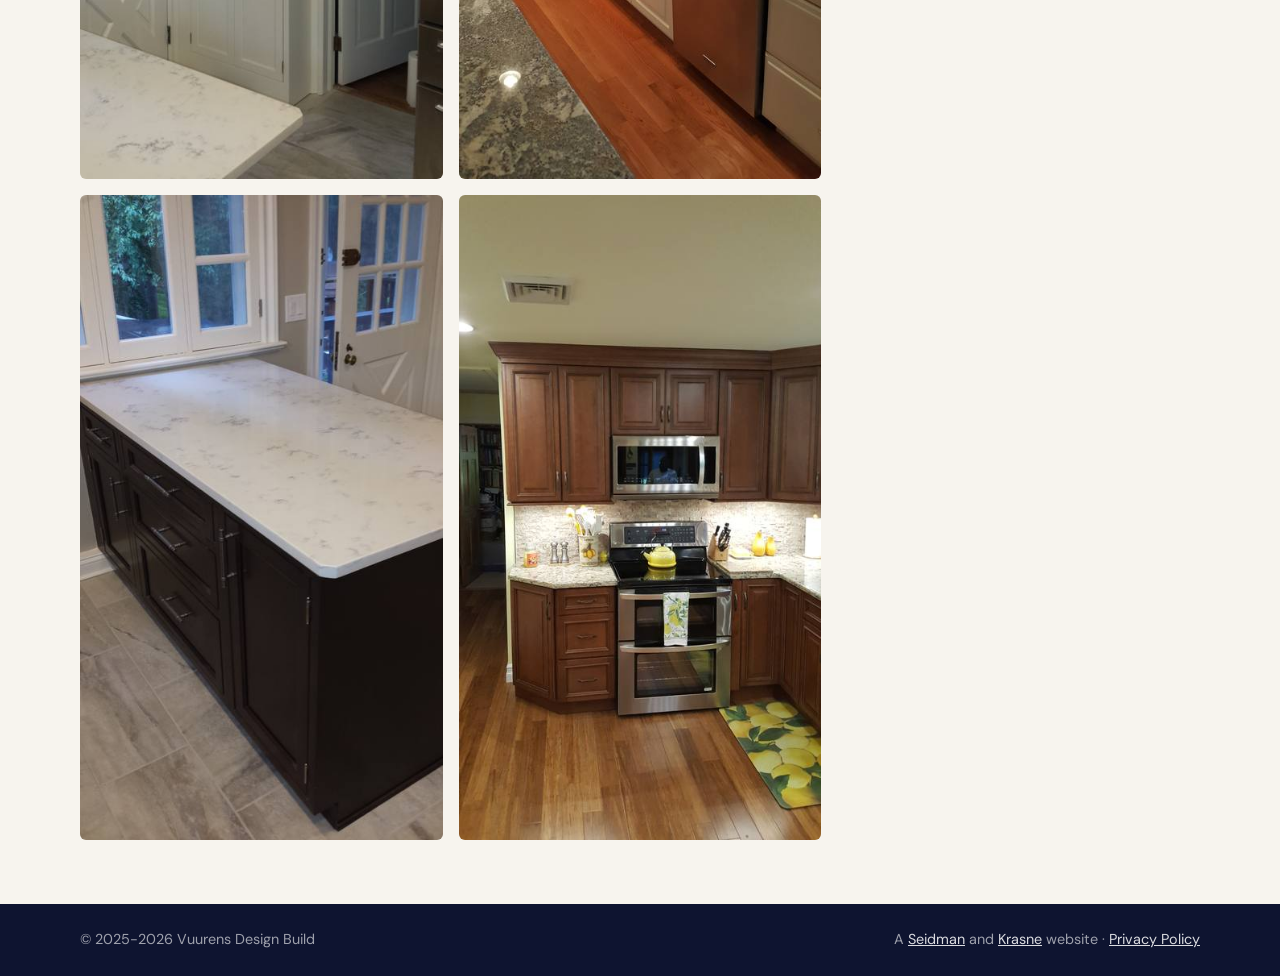
==== commit ba8c9d01: "Fix my site link" ====
--- a/gallery.html
+++ b/gallery.html
@@ -65,7 +65,7 @@
   <footer class="site-footer">
     <div class="wrap">
       <span>&copy; 2025-2026 Vuurens Design Build</span>
-      <span>A <a href="https://seidman-ad.am/" target="_blank" rel="noopener">Seidman</a> and <a href="https://zachkrasne.com/" target="_blank" rel="noopener">Krasne</a> website &middot; <a href="privacy.html">Privacy Policy</a></span>
+      <span>A <a href="https://adamseidman.com/" target="_blank" rel="noopener">Seidman</a> and <a href="https://zachkrasne.com/" target="_blank" rel="noopener">Krasne</a> website &middot; <a href="privacy.html">Privacy Policy</a></span>
     </div>
   </footer>
 
